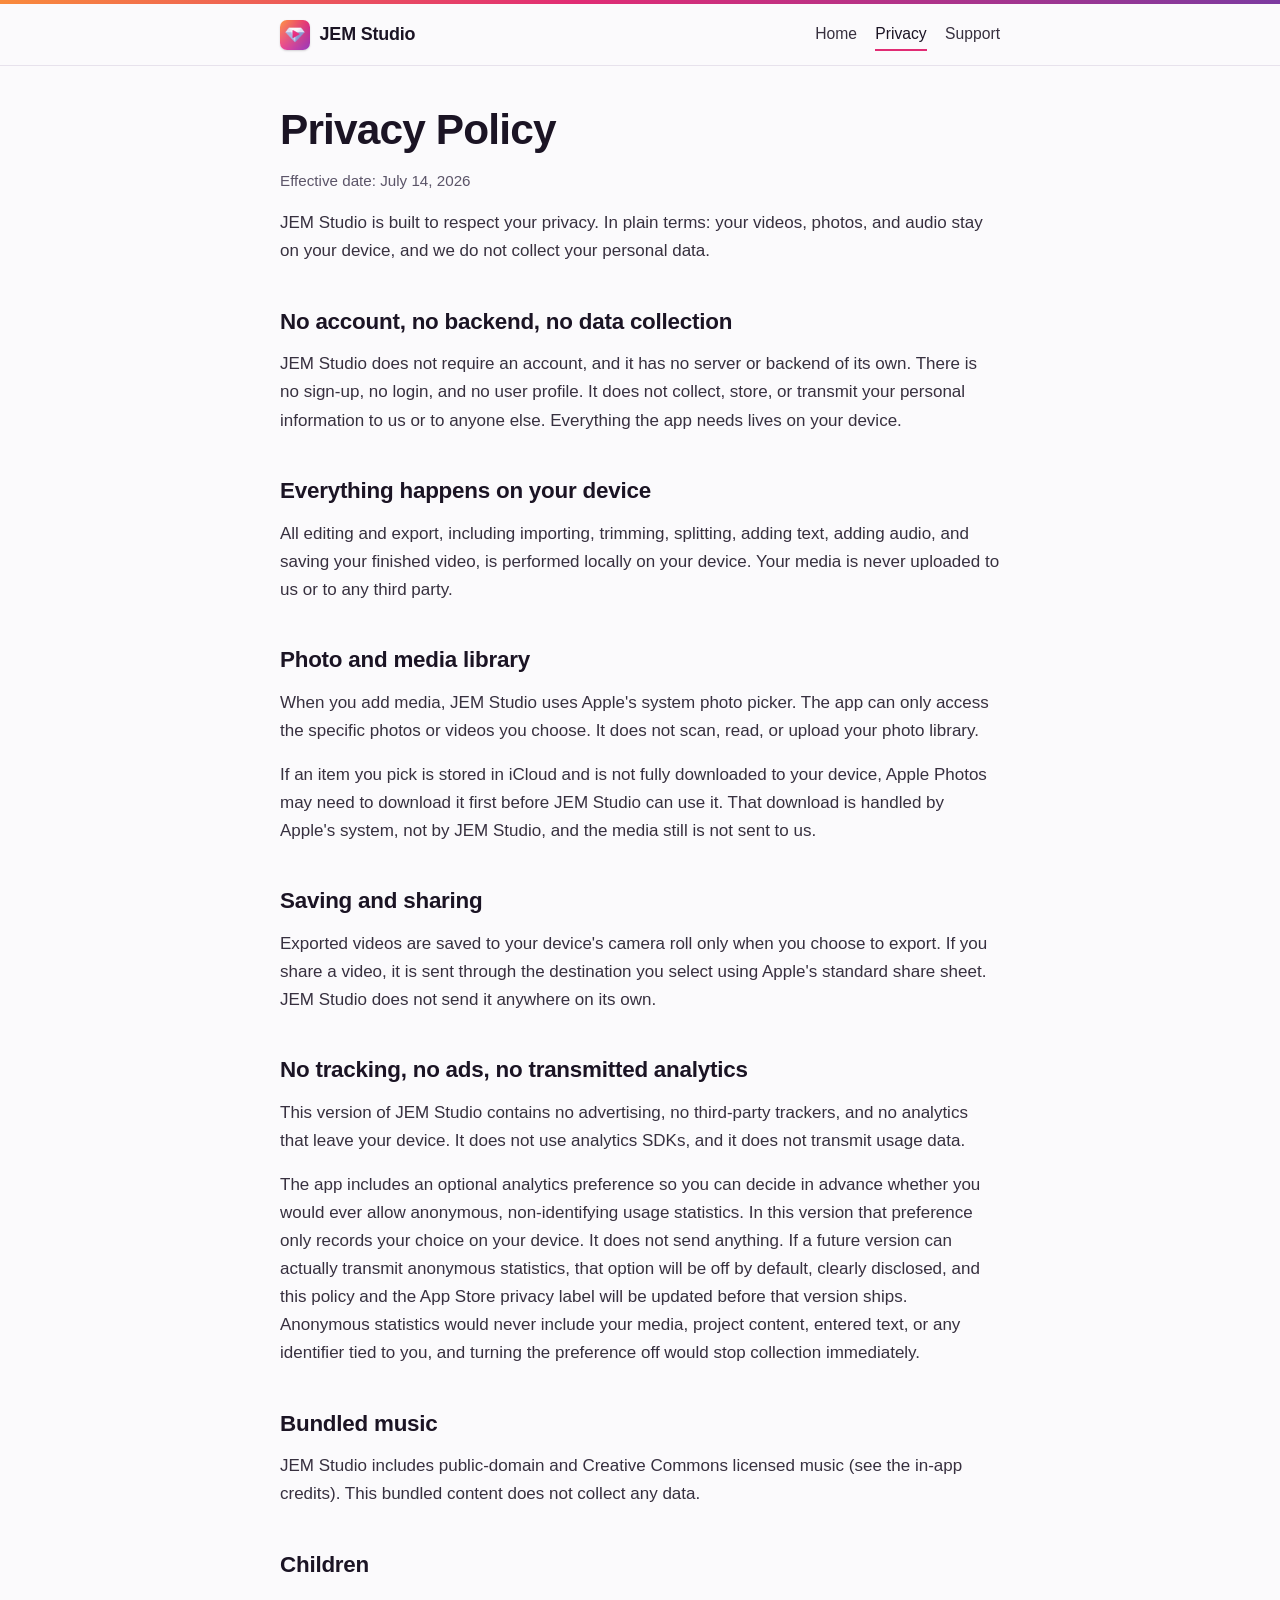
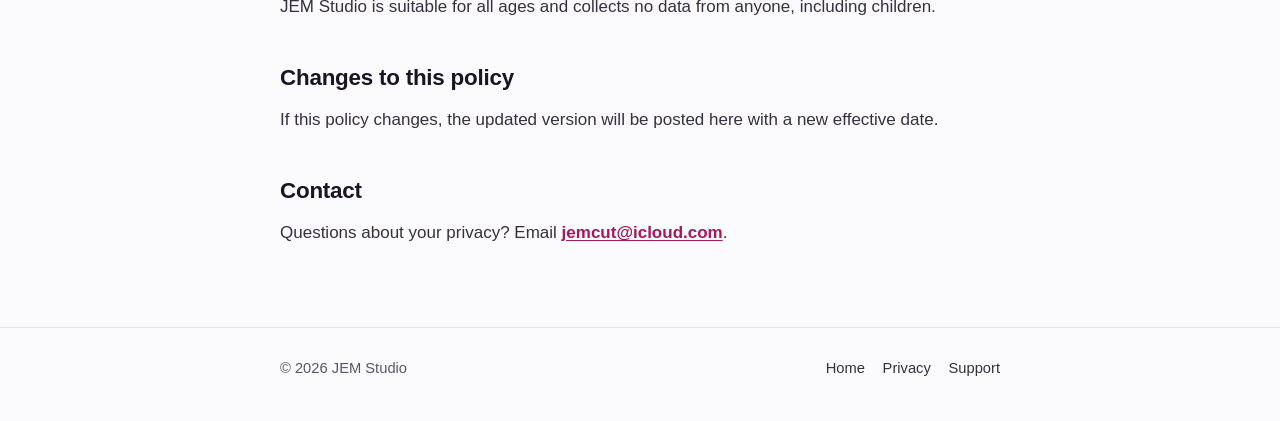
==== privacy/index.html @ e01bac66 "Add JEM Studio static site (home, privacy, support, 404) Plain HTML and CSS only: no JavaScript, ana" ====
<!DOCTYPE html>
<html lang="en">
<head>
<meta charset="utf-8">
<meta name="viewport" content="width=device-width, initial-scale=1">
<title>Privacy Policy · JEM Studio</title>
<meta name="description" content="JEM Studio privacy policy. No account, no backend, no advertising, and no analytics that leave your device. Editing and export happen on your device.">
<meta name="color-scheme" content="light dark">
<link rel="stylesheet" href="../styles.css">
<link rel="icon" type="image/png" href="../icon-180.png">
<link rel="apple-touch-icon" href="../icon.png">
</head>
<body>
<a class="skip-link" href="#main">Skip to main content</a>
<div class="topbar" aria-hidden="true"></div>

<header class="site">
  <div class="wrap">
    <a class="brand" href="../">
      <img class="mark" src="../icon-180.png" width="30" height="30" alt="" decoding="async">
      <span>JEM Studio</span>
    </a>
    <nav class="site" aria-label="Primary">
      <a href="../">Home</a>
      <a href="./" aria-current="page">Privacy</a>
      <a href="../support/">Support</a>
    </nav>
  </div>
</header>

<main id="main">
  <div class="wrap">
    <h1>Privacy Policy</h1>
    <p class="meta">Effective date: July 14, 2026</p>

    <p>JEM Studio is built to respect your privacy. In plain terms: your videos, photos, and audio stay on your device, and we do not collect your personal data.</p>

    <h2>No account, no backend, no data collection</h2>
    <p>JEM Studio does not require an account, and it has no server or backend of its own. There is no sign-up, no login, and no user profile. It does not collect, store, or transmit your personal information to us or to anyone else. Everything the app needs lives on your device.</p>

    <h2>Everything happens on your device</h2>
    <p>All editing and export, including importing, trimming, splitting, adding text, adding audio, and saving your finished video, is performed locally on your device. Your media is never uploaded to us or to any third party.</p>

    <h2>Photo and media library</h2>
    <p>When you add media, JEM Studio uses Apple's system photo picker. The app can only access the specific photos or videos you choose. It does not scan, read, or upload your photo library.</p>
    <p>If an item you pick is stored in iCloud and is not fully downloaded to your device, Apple Photos may need to download it first before JEM Studio can use it. That download is handled by Apple's system, not by JEM Studio, and the media still is not sent to us.</p>

    <h2>Saving and sharing</h2>
    <p>Exported videos are saved to your device's camera roll only when you choose to export. If you share a video, it is sent through the destination you select using Apple's standard share sheet. JEM Studio does not send it anywhere on its own.</p>

    <h2>No tracking, no ads, no transmitted analytics</h2>
    <p>This version of JEM Studio contains no advertising, no third-party trackers, and no analytics that leave your device. It does not use analytics SDKs, and it does not transmit usage data.</p>
    <p>The app includes an optional analytics preference so you can decide in advance whether you would ever allow anonymous, non-identifying usage statistics. In this version that preference only records your choice on your device. It does not send anything. If a future version can actually transmit anonymous statistics, that option will be off by default, clearly disclosed, and this policy and the App Store privacy label will be updated before that version ships. Anonymous statistics would never include your media, project content, entered text, or any identifier tied to you, and turning the preference off would stop collection immediately.</p>

    <h2>Bundled music</h2>
    <p>JEM Studio includes public-domain and Creative Commons licensed music (see the in-app credits). This bundled content does not collect any data.</p>

    <h2>Children</h2>
    <p>JEM Studio is suitable for all ages and collects no data from anyone, including children.</p>

    <h2>Changes to this policy</h2>
    <p>If this policy changes, the updated version will be posted here with a new effective date.</p>

    <h2>Contact</h2>
    <p>Questions about your privacy? Email <a class="email" href="mailto:jemcut@icloud.com">jemcut@icloud.com</a>.</p>
  </div>
</main>

<footer class="site">
  <div class="wrap">
    <span>&copy; 2026 JEM Studio</span>
    <nav aria-label="Footer">
      <a href="../">Home</a>
      <a href="./">Privacy</a>
      <a href="../support/">Support</a>
    </nav>
  </div>
</footer>
</body>
</html>
---- styles.css ----
/* JEM Studio site styles. Self-contained: no external fonts, CDNs, or trackers. */

:root {
  color-scheme: light dark;

  /* Brand palette, drawn from the app icon (coral, magenta, violet, faceted lavender). */
  --coral: #f98a3c;
  --magenta: #e12c74;
  --play: #d81e6d;
  --violet: #7c3aa0;

  /* Light theme tokens. Text colors chosen to pass WCAG AA on the paper background. */
  --paper: #fbfafc;
  --surface: #ffffff;
  --ink: #1b1424;        /* headings */
  --body: #37303f;       /* body text: ~10:1 on paper */
  --muted: #5b5468;      /* secondary text: ~5.4:1 on paper */
  --line: #e7e2ec;
  --link: #a3195e;       /* magenta-ink link: ~5.9:1 on paper */
  --link-hover: #7c1247;
  --accent: var(--violet);
  --card: #ffffff;
  --card-line: #ece7f1;
  --focus: #6a2a9e;
  --code-bg: #f2eef6;
}

@media (prefers-color-scheme: dark) {
  :root {
    --paper: #141019;
    --surface: #1c1626;
    --ink: #f4f0f8;
    --body: #d9d2e2;       /* ~11:1 on paper */
    --muted: #a89fb6;      /* ~5.2:1 on paper */
    --line: #2c2438;
    --link: #f4a6c9;       /* light magenta: ~7:1 on dark paper */
    --link-hover: #f8c4dc;
    --accent: #c79be6;
    --card: #1c1626;
    --card-line: #2f2740;
    --focus: #d9b3f2;
    --code-bg: #241d31;
  }
}

*,
*::before,
*::after {
  box-sizing: border-box;
}

html {
  -webkit-text-size-adjust: 100%;
}

body {
  margin: 0;
  background: var(--paper);
  color: var(--body);
  font-family: -apple-system, BlinkMacSystemFont, "Segoe UI", Roboto, Helvetica, Arial, sans-serif;
  font-size: 17px;
  line-height: 1.65;
  -webkit-font-smoothing: antialiased;
  text-rendering: optimizeLegibility;
}

/* Skip link for keyboard users. */
.skip-link {
  position: absolute;
  left: -999px;
  top: 0;
  background: var(--surface);
  color: var(--link);
  padding: 0.6rem 1rem;
  border: 2px solid var(--focus);
  border-radius: 8px;
  z-index: 100;
}
.skip-link:focus {
  left: 1rem;
  top: 1rem;
}

.wrap {
  width: 100%;
  max-width: 760px;
  margin: 0 auto;
  padding: 0 1.25rem;
}

/* The gradient hairline echoes the icon without shouting. */
.topbar {
  height: 4px;
  background: linear-gradient(90deg, var(--coral), var(--magenta) 45%, var(--violet));
}

header.site {
  border-bottom: 1px solid var(--line);
  background: var(--paper);
}
header.site .wrap {
  display: flex;
  align-items: center;
  justify-content: space-between;
  gap: 1rem;
  padding-top: 0.9rem;
  padding-bottom: 0.9rem;
  flex-wrap: wrap;
}

.brand {
  display: inline-flex;
  align-items: center;
  gap: 0.6rem;
  text-decoration: none;
  color: var(--ink);
  font-weight: 700;
  letter-spacing: -0.01em;
  font-size: 1.12rem;
}
.brand:focus-visible {
  outline: 3px solid var(--focus);
  outline-offset: 3px;
  border-radius: 6px;
}
.brand .mark {
  width: 30px;
  height: 30px;
  flex: 0 0 auto;
  display: block;
  border-radius: 7px;
  box-shadow: 0 1px 2px rgba(27, 20, 36, 0.18);
}

nav.site {
  display: flex;
  gap: 1.15rem;
  flex-wrap: wrap;
}
nav.site a {
  color: var(--body);
  text-decoration: none;
  font-weight: 500;
  font-size: 0.98rem;
  padding: 0.15rem 0;
  border-bottom: 2px solid transparent;
}
nav.site a:hover {
  color: var(--link);
  border-bottom-color: var(--magenta);
}
nav.site a[aria-current="page"] {
  color: var(--ink);
  border-bottom-color: var(--magenta);
}
nav.site a:focus-visible {
  outline: 3px solid var(--focus);
  outline-offset: 3px;
  border-radius: 4px;
}

main {
  padding: 2.5rem 0 1rem;
}

.hero {
  padding: 1rem 0 2.25rem;
}
.hero .eyebrow {
  display: inline-block;
  font-size: 0.8rem;
  font-weight: 700;
  letter-spacing: 0.08em;
  text-transform: uppercase;
  color: var(--magenta);
  margin: 0 0 0.75rem;
}
h1 {
  color: var(--ink);
  font-size: clamp(1.9rem, 6vw, 2.65rem);
  line-height: 1.12;
  letter-spacing: -0.02em;
  margin: 0 0 0.9rem;
}
.hero p.lede {
  font-size: 1.18rem;
  color: var(--body);
  margin: 0;
  max-width: 46ch;
}

h2 {
  color: var(--ink);
  font-size: 1.4rem;
  letter-spacing: -0.01em;
  margin: 2.4rem 0 0.6rem;
}
h3 {
  color: var(--ink);
  font-size: 1.08rem;
  margin: 1.5rem 0 0.35rem;
}

p {
  margin: 0 0 1rem;
}

a {
  color: var(--link);
  text-decoration-thickness: 1px;
  text-underline-offset: 2px;
}
a:hover {
  color: var(--link-hover);
}
a:focus-visible {
  outline: 3px solid var(--focus);
  outline-offset: 2px;
  border-radius: 3px;
}

strong {
  color: var(--ink);
  font-weight: 650;
}

ul {
  padding-left: 1.2rem;
  margin: 0 0 1rem;
}
li {
  margin: 0.3rem 0;
}

/* Feature cards with a faceted corner accent. */
.cards {
  display: grid;
  grid-template-columns: repeat(auto-fit, minmax(210px, 1fr));
  gap: 1rem;
  margin: 1.4rem 0 0.5rem;
  padding: 0;
  list-style: none;
}
.cards li {
  position: relative;
  overflow: hidden;
  background: var(--card);
  border: 1px solid var(--card-line);
  border-radius: 14px;
  padding: 1.1rem 1.15rem 1.15rem;
  margin: 0;
}
.cards li::before {
  content: "";
  position: absolute;
  top: 0;
  right: 0;
  width: 46px;
  height: 46px;
  background: linear-gradient(135deg, var(--coral), var(--magenta) 55%, var(--violet));
  opacity: 0.16;
  clip-path: polygon(100% 0, 0 0, 100% 100%);
}
.cards li h3 {
  margin-top: 0;
}
.cards li p {
  margin-bottom: 0;
  color: var(--muted);
  font-size: 0.97rem;
}

/* Callout box. */
.note {
  background: var(--code-bg);
  border: 1px solid var(--card-line);
  border-radius: 12px;
  padding: 1rem 1.15rem;
  margin: 1.4rem 0;
}
.note p:last-child {
  margin-bottom: 0;
}

.meta {
  color: var(--muted);
  font-size: 0.95rem;
}

.email {
  font-weight: 650;
  white-space: nowrap;
}

hr {
  border: 0;
  border-top: 1px solid var(--line);
  margin: 2.25rem 0;
}

footer.site {
  border-top: 1px solid var(--line);
  margin-top: 3rem;
  padding: 1.75rem 0 2.5rem;
  color: var(--muted);
  font-size: 0.92rem;
}
footer.site .wrap {
  display: flex;
  justify-content: space-between;
  gap: 1rem;
  flex-wrap: wrap;
  align-items: center;
}
footer.site nav {
  display: flex;
  gap: 1.1rem;
  flex-wrap: wrap;
}
footer.site a {
  color: var(--body);
  text-decoration: none;
}
footer.site a:hover {
  color: var(--link);
  text-decoration: underline;
}

/* 404 */
.center {
  text-align: center;
  padding: 3rem 0;
}
.center .mark-lg {
  width: 76px;
  height: 76px;
  margin: 0 auto 1.25rem;
  display: block;
  border-radius: 17px;
  box-shadow: 0 4px 14px rgba(27, 20, 36, 0.22);
}

@media (max-width: 480px) {
  body { font-size: 16px; }
  main { padding-top: 1.75rem; }
  header.site .wrap { padding-top: 0.75rem; padding-bottom: 0.75rem; }
}

@media (prefers-reduced-motion: no-preference) {
  a, nav.site a { transition: color 0.15s ease, border-color 0.15s ease; }
}
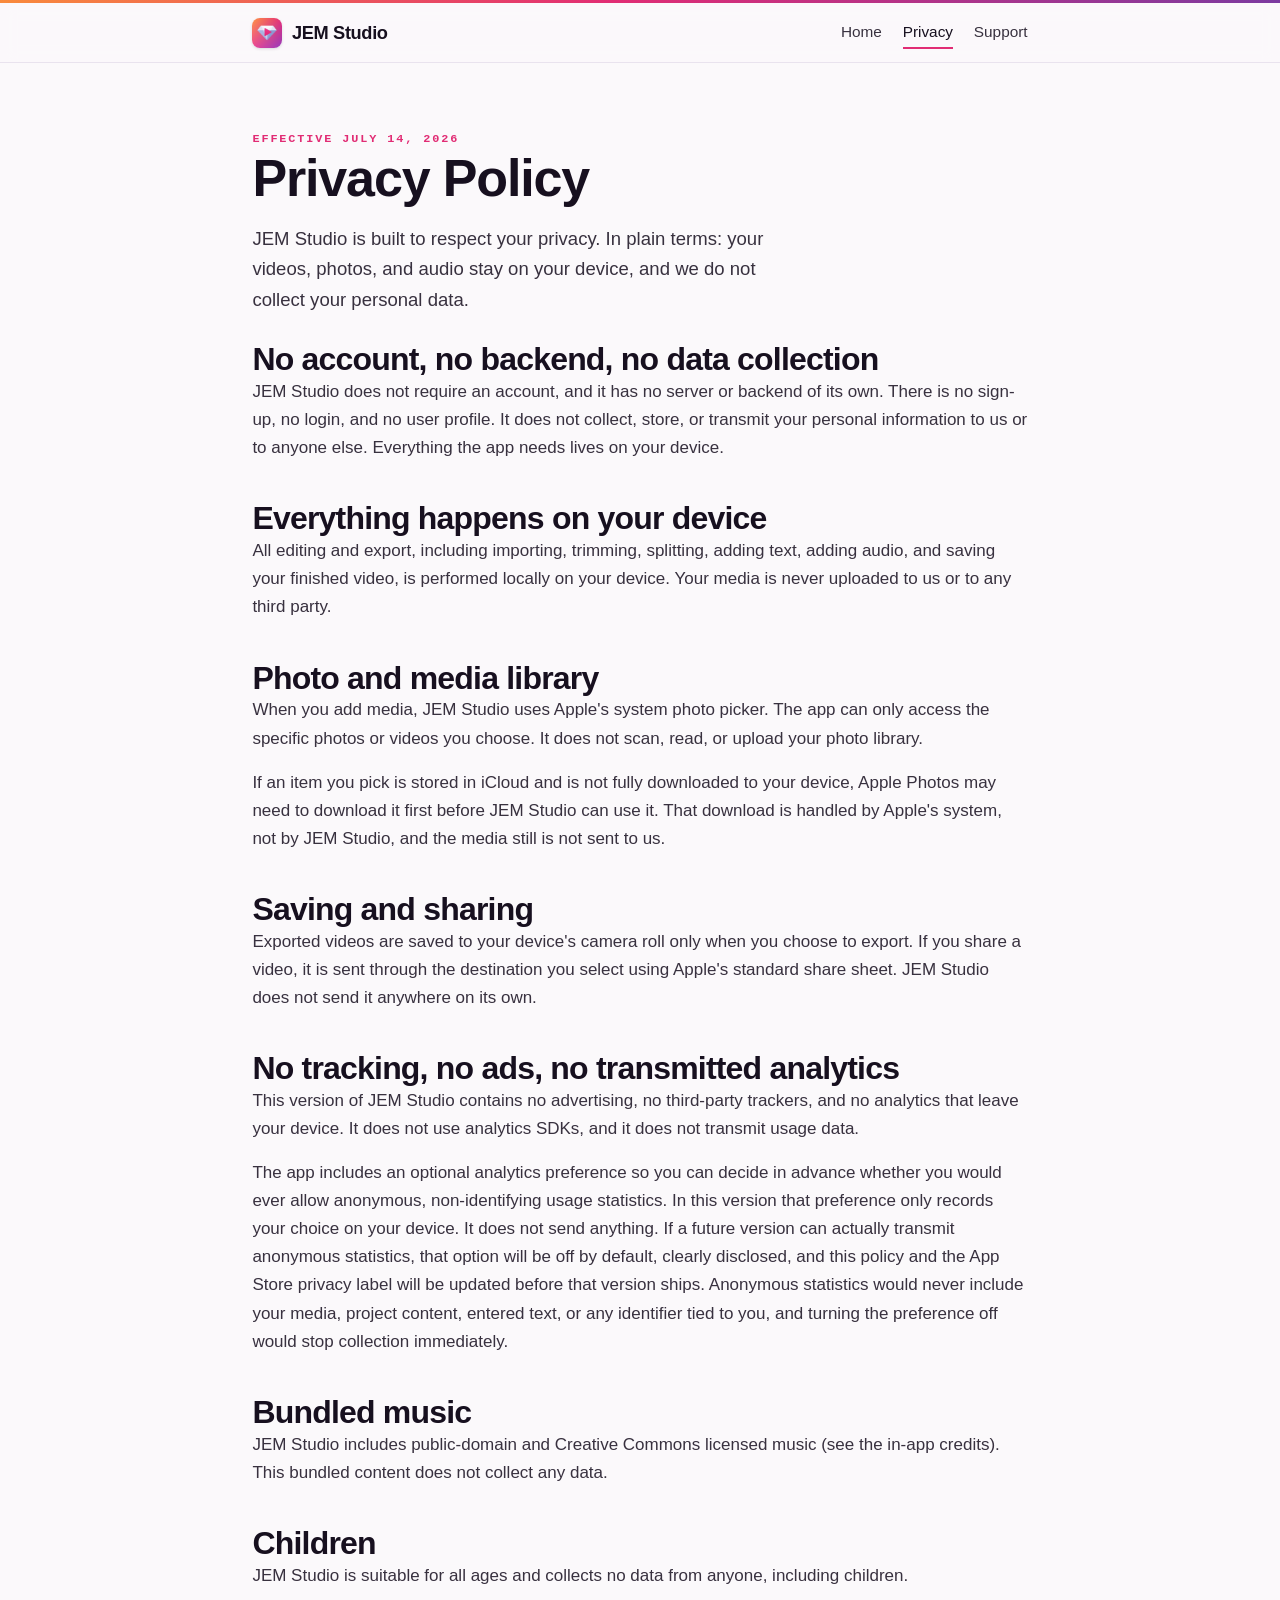
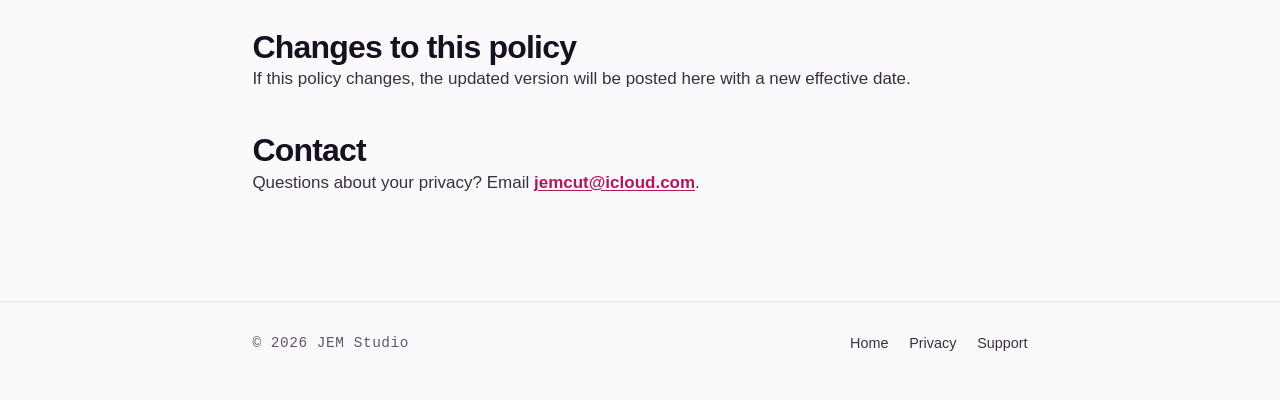
==== commit f10d6052: "Refine site: gem hero, sans-serif type, three facets, keep cards Replaces the initial layout with th" ====
--- a/privacy/index.html
+++ b/privacy/index.html
@@ -29,11 +29,11 @@
 </header>
 
 <main id="main">
-  <div class="wrap">
+  <div class="wrap prose">
+    <span class="kicker">Effective July 14, 2026</span>
     <h1>Privacy Policy</h1>
-    <p class="meta">Effective date: July 14, 2026</p>
 
-    <p>JEM Studio is built to respect your privacy. In plain terms: your videos, photos, and audio stay on your device, and we do not collect your personal data.</p>
+    <p class="lead">JEM Studio is built to respect your privacy. In plain terms: your videos, photos, and audio stay on your device, and we do not collect your personal data.</p>
 
     <h2>No account, no backend, no data collection</h2>
     <p>JEM Studio does not require an account, and it has no server or backend of its own. There is no sign-up, no login, and no user profile. It does not collect, store, or transmit your personal information to us or to anyone else. Everything the app needs lives on your device.</p>
@@ -68,7 +68,7 @@
 
 <footer class="site">
   <div class="wrap">
-    <span>&copy; 2026 JEM Studio</span>
+    <span class="fbrand">&copy; 2026 JEM Studio</span>
     <nav aria-label="Footer">
       <a href="../">Home</a>
       <a href="./">Privacy</a>
--- a/styles.css
+++ b/styles.css
@@ -1,70 +1,70 @@
-/* JEM Studio site styles. Self-contained: no external fonts, CDNs, or trackers. */
+/* JEM Studio site styles. Self-contained: no external fonts, CDNs, or trackers.
+   Type identity uses only platform system fonts:
+   New York serif (display) + San Francisco (body) + monospace (timecode-style labels). */
 
 :root {
   color-scheme: light dark;
 
-  /* Brand palette, drawn from the app icon (coral, magenta, violet, faceted lavender). */
+  --font-serif: ui-serif, "New York", Georgia, "Iowan Old Style", "Times New Roman", serif;
+  --font-sans: -apple-system, BlinkMacSystemFont, "Segoe UI", Roboto, Helvetica, Arial, sans-serif;
+  --font-mono: ui-monospace, "SF Mono", "Menlo", "Cascadia Code", Consolas, monospace;
+
+  /* Brand gradient, drawn from the app icon. Kept contained to the gem. */
   --coral: #f98a3c;
   --magenta: #e12c74;
-  --play: #d81e6d;
   --violet: #7c3aa0;
-
-  /* Light theme tokens. Text colors chosen to pass WCAG AA on the paper background. */
-  --paper: #fbfafc;
+  --lavender: #c7cce8;
+
+  /* Light theme. Text colors pass WCAG AA on --paper. */
+  --paper: #fbf9fb;
   --surface: #ffffff;
-  --ink: #1b1424;        /* headings */
-  --body: #37303f;       /* body text: ~10:1 on paper */
-  --muted: #5b5468;      /* secondary text: ~5.4:1 on paper */
-  --line: #e7e2ec;
-  --link: #a3195e;       /* magenta-ink link: ~5.9:1 on paper */
-  --link-hover: #7c1247;
-  --accent: var(--violet);
-  --card: #ffffff;
-  --card-line: #ece7f1;
+  --ink: #17101f;        /* display headings */
+  --body: #38313f;       /* body text ~10:1 */
+  --muted: #5f5769;      /* secondary ~5.4:1 */
+  --line: #e9e3ee;
+  --card-line: #ece6f1;
+  --link: #b0195f;       /* magenta-ink link ~5.6:1 */
+  --link-hover: #85114a;
   --focus: #6a2a9e;
-  --code-bg: #f2eef6;
+  --panel-tint: #f6f1f8;
+  --shadow: rgba(23, 16, 31, 0.14);
 }
 
 @media (prefers-color-scheme: dark) {
   :root {
-    --paper: #141019;
-    --surface: #1c1626;
-    --ink: #f4f0f8;
-    --body: #d9d2e2;       /* ~11:1 on paper */
-    --muted: #a89fb6;      /* ~5.2:1 on paper */
-    --line: #2c2438;
-    --link: #f4a6c9;       /* light magenta: ~7:1 on dark paper */
-    --link-hover: #f8c4dc;
-    --accent: #c79be6;
-    --card: #1c1626;
-    --card-line: #2f2740;
+    --paper: #121019;
+    --surface: #1b1526;
+    --ink: #f5f1f8;
+    --body: #dad3e2;       /* ~11:1 */
+    --muted: #a79eb5;      /* ~5.3:1 */
+    --line: #2b2338;
+    --card-line: #302840;
+    --link: #f6a8cb;       /* ~7:1 on dark paper */
+    --link-hover: #fac8dd;
     --focus: #d9b3f2;
-    --code-bg: #241d31;
+    --lavender: #b9c0e4;
+    --panel-tint: #201829;
+    --shadow: rgba(0, 0, 0, 0.5);
   }
 }
 
 *,
 *::before,
-*::after {
-  box-sizing: border-box;
-}
-
-html {
-  -webkit-text-size-adjust: 100%;
-}
+*::after { box-sizing: border-box; }
+
+html { -webkit-text-size-adjust: 100%; }
 
 body {
   margin: 0;
   background: var(--paper);
   color: var(--body);
-  font-family: -apple-system, BlinkMacSystemFont, "Segoe UI", Roboto, Helvetica, Arial, sans-serif;
+  font-family: var(--font-sans);
   font-size: 17px;
   line-height: 1.65;
   -webkit-font-smoothing: antialiased;
   text-rendering: optimizeLegibility;
 }
 
-/* Skip link for keyboard users. */
 .skip-link {
   position: absolute;
   left: -999px;
@@ -76,47 +76,59 @@
   border-radius: 8px;
   z-index: 100;
 }
-.skip-link:focus {
-  left: 1rem;
-  top: 1rem;
-}
+.skip-link:focus { left: 1rem; top: 1rem; }
 
 .wrap {
   width: 100%;
-  max-width: 760px;
+  max-width: 820px;
   margin: 0 auto;
-  padding: 0 1.25rem;
-}
-
-/* The gradient hairline echoes the icon without shouting. */
+  padding: 0 1.4rem;
+}
+
+/* Shared label style: monospace, tracked out, like an editor's timecode readout. */
+.kicker {
+  font-family: var(--font-mono);
+  font-size: 0.74rem;
+  font-weight: 600;
+  letter-spacing: 0.16em;
+  text-transform: uppercase;
+  color: var(--magenta);
+}
+
+/* --- Top gradient hairline: the only place the full gradient runs edge to edge. --- */
 .topbar {
-  height: 4px;
-  background: linear-gradient(90deg, var(--coral), var(--magenta) 45%, var(--violet));
-}
-
+  height: 3px;
+  background: linear-gradient(90deg, var(--coral), var(--magenta) 48%, var(--violet));
+}
+
+/* --- Header --- */
 header.site {
   border-bottom: 1px solid var(--line);
-  background: var(--paper);
+  background: color-mix(in srgb, var(--paper) 86%, transparent);
+  position: sticky;
+  top: 0;
+  z-index: 20;
+  backdrop-filter: saturate(1.4) blur(8px);
 }
 header.site .wrap {
   display: flex;
   align-items: center;
   justify-content: space-between;
   gap: 1rem;
-  padding-top: 0.9rem;
-  padding-bottom: 0.9rem;
+  padding-top: 0.85rem;
+  padding-bottom: 0.85rem;
   flex-wrap: wrap;
 }
-
 .brand {
   display: inline-flex;
   align-items: center;
   gap: 0.6rem;
   text-decoration: none;
   color: var(--ink);
+  font-family: var(--font-sans);
   font-weight: 700;
-  letter-spacing: -0.01em;
-  font-size: 1.12rem;
+  font-size: 1.14rem;
+  letter-spacing: -0.02em;
 }
 .brand:focus-visible {
   outline: 3px solid var(--focus);
@@ -128,126 +140,177 @@
   height: 30px;
   flex: 0 0 auto;
   display: block;
-  border-radius: 7px;
-  box-shadow: 0 1px 2px rgba(27, 20, 36, 0.18);
-}
-
-nav.site {
-  display: flex;
-  gap: 1.15rem;
-  flex-wrap: wrap;
-}
+  border-radius: 8px;
+  box-shadow: 0 1px 3px var(--shadow);
+}
+nav.site { display: flex; gap: 1.3rem; flex-wrap: wrap; }
 nav.site a {
   color: var(--body);
   text-decoration: none;
   font-weight: 500;
-  font-size: 0.98rem;
+  font-size: 0.96rem;
   padding: 0.15rem 0;
   border-bottom: 2px solid transparent;
 }
-nav.site a:hover {
-  color: var(--link);
-  border-bottom-color: var(--magenta);
-}
-nav.site a[aria-current="page"] {
-  color: var(--ink);
-  border-bottom-color: var(--magenta);
-}
+nav.site a:hover { color: var(--link); border-bottom-color: var(--magenta); }
+nav.site a[aria-current="page"] { color: var(--ink); border-bottom-color: var(--magenta); }
 nav.site a:focus-visible {
   outline: 3px solid var(--focus);
   outline-offset: 3px;
   border-radius: 4px;
 }
 
-main {
-  padding: 2.5rem 0 1rem;
-}
-
+main { padding: clamp(2rem, 6vw, 3.75rem) 0 1rem; }
+
+/* --- Hero --- */
 .hero {
-  padding: 1rem 0 2.25rem;
-}
-.hero .eyebrow {
-  display: inline-block;
-  font-size: 0.8rem;
+  display: grid;
+  grid-template-columns: 1.15fr 0.85fr;
+  gap: clamp(1.5rem, 5vw, 3rem);
+  align-items: center;
+  padding-bottom: clamp(2rem, 6vw, 3.25rem);
+}
+.hero .kicker { display: block; margin-bottom: 1rem; }
+h1 {
+  font-family: var(--font-sans);
+  color: var(--ink);
   font-weight: 700;
+  font-size: clamp(2.25rem, 5.8vw, 3.25rem);
+  line-height: 1.05;
+  letter-spacing: -0.022em;
+  margin: 0 0 1.1rem;
+}
+.hero p.lede {
+  font-size: 1.16rem;
+  color: var(--body);
+  margin: 0 0 1.5rem;
+  max-width: 42ch;
+}
+
+/* The editing pipeline, as a genuine sequence: import, then edit, then export. */
+.pipeline {
+  display: flex;
+  flex-wrap: wrap;
+  gap: 0.45rem 0.7rem;
+  align-items: center;
+  font-family: var(--font-mono);
+  font-size: 0.76rem;
   letter-spacing: 0.08em;
   text-transform: uppercase;
-  color: var(--magenta);
-  margin: 0 0 0.75rem;
-}
-h1 {
+  color: var(--muted);
+  margin: 0;
+  padding: 0;
+  list-style: none;
+}
+.pipeline li { display: inline-flex; align-items: center; gap: 0.7rem; margin: 0; }
+.pipeline li:not(:last-child)::after {
+  content: "";
+  width: 16px;
+  height: 1px;
+  background: linear-gradient(90deg, var(--magenta), transparent);
+}
+.pipeline .on { color: var(--ink); }
+
+/* The gem: the real app icon on a faceted light panel with a cut corner. */
+.gem {
+  position: relative;
+  display: grid;
+  place-items: center;
+  padding: clamp(1.6rem, 5vw, 2.9rem);
+  background: var(--panel-tint);
+  border: 1px solid var(--card-line);
+  /* one facet sliced off the top-right corner: the cut */
+  clip-path: polygon(0 0, calc(100% - 24px) 0, 100% 24px, 100% 100%, 0 100%);
+  filter: drop-shadow(0 20px 44px var(--shadow));
+  overflow: hidden;
+}
+.gem::before {
+  content: "";
+  position: absolute;
+  inset: 0;
+  background:
+    linear-gradient(135deg, color-mix(in srgb, var(--coral) 20%, transparent), transparent 44%),
+    linear-gradient(305deg, color-mix(in srgb, var(--violet) 24%, transparent), transparent 52%);
+}
+.gem::after {
+  content: "";
+  position: absolute;
+  inset: 0;
+  background: linear-gradient(116deg, transparent 45%, color-mix(in srgb, var(--surface) 70%, transparent) 46.5%, transparent 48%);
+}
+.gem img {
+  position: relative;
+  width: clamp(112px, 30vw, 172px);
+  height: auto;
+  border-radius: 24%;
+  box-shadow: 0 12px 30px rgba(23, 16, 31, 0.32);
+}
+
+/* --- Sections --- */
+section { margin-top: clamp(2.75rem, 7vw, 4.25rem); }
+.section-head { margin-bottom: 1.5rem; }
+.section-head .kicker { display: block; margin-bottom: 0.6rem; }
+h2 {
+  font-family: var(--font-sans);
   color: var(--ink);
-  font-size: clamp(1.9rem, 6vw, 2.65rem);
-  line-height: 1.12;
-  letter-spacing: -0.02em;
-  margin: 0 0 0.9rem;
-}
-.hero p.lede {
-  font-size: 1.18rem;
-  color: var(--body);
+  font-weight: 700;
+  font-size: clamp(1.55rem, 3.5vw, 2rem);
+  line-height: 1.15;
+  letter-spacing: -0.025em;
   margin: 0;
-  max-width: 46ch;
-}
-
-h2 {
+}
+h3 {
+  font-family: var(--font-sans);
   color: var(--ink);
-  font-size: 1.4rem;
-  letter-spacing: -0.01em;
-  margin: 2.4rem 0 0.6rem;
-}
-h3 {
-  color: var(--ink);
-  font-size: 1.08rem;
-  margin: 1.5rem 0 0.35rem;
-}
-
-p {
-  margin: 0 0 1rem;
-}
-
+  font-weight: 650;
+  font-size: 1.16rem;
+  letter-spacing: -0.015em;
+  margin: 0 0 0.35rem;
+}
+p { margin: 0 0 1rem; }
 a {
   color: var(--link);
   text-decoration-thickness: 1px;
   text-underline-offset: 2px;
 }
-a:hover {
-  color: var(--link-hover);
-}
+a:hover { color: var(--link-hover); }
 a:focus-visible {
   outline: 3px solid var(--focus);
   outline-offset: 2px;
   border-radius: 3px;
 }
-
-strong {
-  color: var(--ink);
-  font-weight: 650;
-}
-
-ul {
-  padding-left: 1.2rem;
-  margin: 0 0 1rem;
-}
-li {
-  margin: 0.3rem 0;
-}
-
-/* Feature cards with a faceted corner accent. */
+strong { color: var(--ink); font-weight: 640; }
+
+/* Three facets: the commitments, presented as cut planes of one stone. */
+.facets { display: grid; gap: 1.6rem; }
+@media (min-width: 620px) { .facets { grid-template-columns: repeat(3, 1fr); gap: 1.9rem; } }
+.facet { position: relative; padding-top: 1.1rem; border-top: 1px solid var(--line); }
+.facet-mark {
+  width: 16px;
+  height: 16px;
+  margin-bottom: 0.75rem;
+  background: linear-gradient(135deg, var(--coral), var(--magenta) 55%, var(--violet));
+  transform: rotate(45deg);
+  border-radius: 2px;
+}
+.facet p { color: var(--body); margin-bottom: 0; }
+
+/* Capability cards. The gradient corner reads as a cut facet. */
 .cards {
   display: grid;
-  grid-template-columns: repeat(auto-fit, minmax(210px, 1fr));
+  grid-template-columns: repeat(auto-fit, minmax(220px, 1fr));
   gap: 1rem;
-  margin: 1.4rem 0 0.5rem;
+  margin: 0;
   padding: 0;
   list-style: none;
 }
 .cards li {
   position: relative;
   overflow: hidden;
-  background: var(--card);
+  background: var(--surface);
   border: 1px solid var(--card-line);
   border-radius: 14px;
-  padding: 1.1rem 1.15rem 1.15rem;
+  padding: 1.15rem 1.2rem 1.25rem;
   margin: 0;
 }
 .cards li::before {
@@ -255,95 +318,92 @@
   position: absolute;
   top: 0;
   right: 0;
-  width: 46px;
-  height: 46px;
+  width: 48px;
+  height: 48px;
   background: linear-gradient(135deg, var(--coral), var(--magenta) 55%, var(--violet));
-  opacity: 0.16;
+  opacity: 0.18;
   clip-path: polygon(100% 0, 0 0, 100% 100%);
 }
-.cards li h3 {
-  margin-top: 0;
-}
-.cards li p {
-  margin-bottom: 0;
-  color: var(--muted);
-  font-size: 0.97rem;
-}
-
-/* Callout box. */
+.cards .term {
+  display: block;
+  font-family: var(--font-mono);
+  font-size: 0.72rem;
+  letter-spacing: 0.12em;
+  text-transform: uppercase;
+  color: var(--magenta);
+  margin-bottom: 0.5rem;
+}
+.cards h3 { margin: 0 0 0.3rem; font-size: 1.08rem; }
+.cards p { margin: 0; color: var(--muted); font-size: 0.97rem; }
+
+/* Callout with a cut corner. */
 .note {
-  background: var(--code-bg);
+  position: relative;
+  background: var(--panel-tint);
   border: 1px solid var(--card-line);
-  border-radius: 12px;
-  padding: 1rem 1.15rem;
-  margin: 1.4rem 0;
-}
-.note p:last-child {
-  margin-bottom: 0;
-}
-
-.meta {
-  color: var(--muted);
-  font-size: 0.95rem;
-}
-
-.email {
-  font-weight: 650;
-  white-space: nowrap;
-}
-
-hr {
-  border: 0;
-  border-top: 1px solid var(--line);
-  margin: 2.25rem 0;
-}
-
+  clip-path: polygon(0 0, calc(100% - 18px) 0, 100% 18px, 100% 100%, 0 100%);
+  padding: 1.15rem 1.3rem;
+  margin: 1.6rem 0;
+}
+.note p:last-child { margin-bottom: 0; }
+
+.meta { color: var(--muted); font-size: 0.94rem; }
+.email { font-weight: 640; white-space: nowrap; }
+
+hr { border: 0; border-top: 1px solid var(--line); margin: 2.5rem 0; }
+
+/* Long-form text pages */
+.prose h2 { margin-top: 2.4rem; }
+.prose h2:first-of-type { margin-top: 1.6rem; }
+.prose ul { padding-left: 1.15rem; margin: 0 0 1rem; }
+.prose li { margin: 0.35rem 0; }
+.lead {
+  font-size: 1.16rem;
+  color: var(--body);
+  margin: 0 0 1.5rem;
+  max-width: 52ch;
+}
+
+/* --- Footer --- */
 footer.site {
   border-top: 1px solid var(--line);
-  margin-top: 3rem;
-  padding: 1.75rem 0 2.5rem;
+  margin-top: clamp(3rem, 8vw, 4.5rem);
+  padding: 1.9rem 0 2.75rem;
   color: var(--muted);
-  font-size: 0.92rem;
+  font-size: 0.9rem;
 }
 footer.site .wrap {
   display: flex;
   justify-content: space-between;
-  gap: 1rem;
+  gap: 1rem 1.5rem;
   flex-wrap: wrap;
   align-items: center;
 }
-footer.site nav {
-  display: flex;
-  gap: 1.1rem;
-  flex-wrap: wrap;
-}
-footer.site a {
-  color: var(--body);
-  text-decoration: none;
-}
-footer.site a:hover {
-  color: var(--link);
-  text-decoration: underline;
-}
+footer.site .fbrand { font-family: var(--font-mono); letter-spacing: 0.04em; }
+footer.site nav { display: flex; gap: 1.3rem; flex-wrap: wrap; }
+footer.site a { color: var(--body); text-decoration: none; }
+footer.site a:hover { color: var(--link); text-decoration: underline; }
 
 /* 404 */
-.center {
-  text-align: center;
-  padding: 3rem 0;
-}
+.center { text-align: center; padding: clamp(2.5rem, 8vw, 4.5rem) 0; }
 .center .mark-lg {
-  width: 76px;
-  height: 76px;
-  margin: 0 auto 1.25rem;
+  width: 84px;
+  height: 84px;
+  margin: 0 auto 1.5rem;
   display: block;
-  border-radius: 17px;
-  box-shadow: 0 4px 14px rgba(27, 20, 36, 0.22);
-}
-
+  border-radius: 22%;
+  box-shadow: 0 10px 30px var(--shadow);
+}
+
+/* --- Responsive --- */
+@media (max-width: 680px) {
+  .hero { grid-template-columns: 1fr; }
+  .gem { order: -1; justify-self: start; padding: clamp(1.4rem, 8vw, 2rem); }
+  .gem img { width: clamp(104px, 32vw, 148px); }
+}
 @media (max-width: 480px) {
   body { font-size: 16px; }
-  main { padding-top: 1.75rem; }
-  header.site .wrap { padding-top: 0.75rem; padding-bottom: 0.75rem; }
+  header.site .wrap { padding-top: 0.7rem; padding-bottom: 0.7rem; }
 }
 
 @media (prefers-reduced-motion: no-preference) {
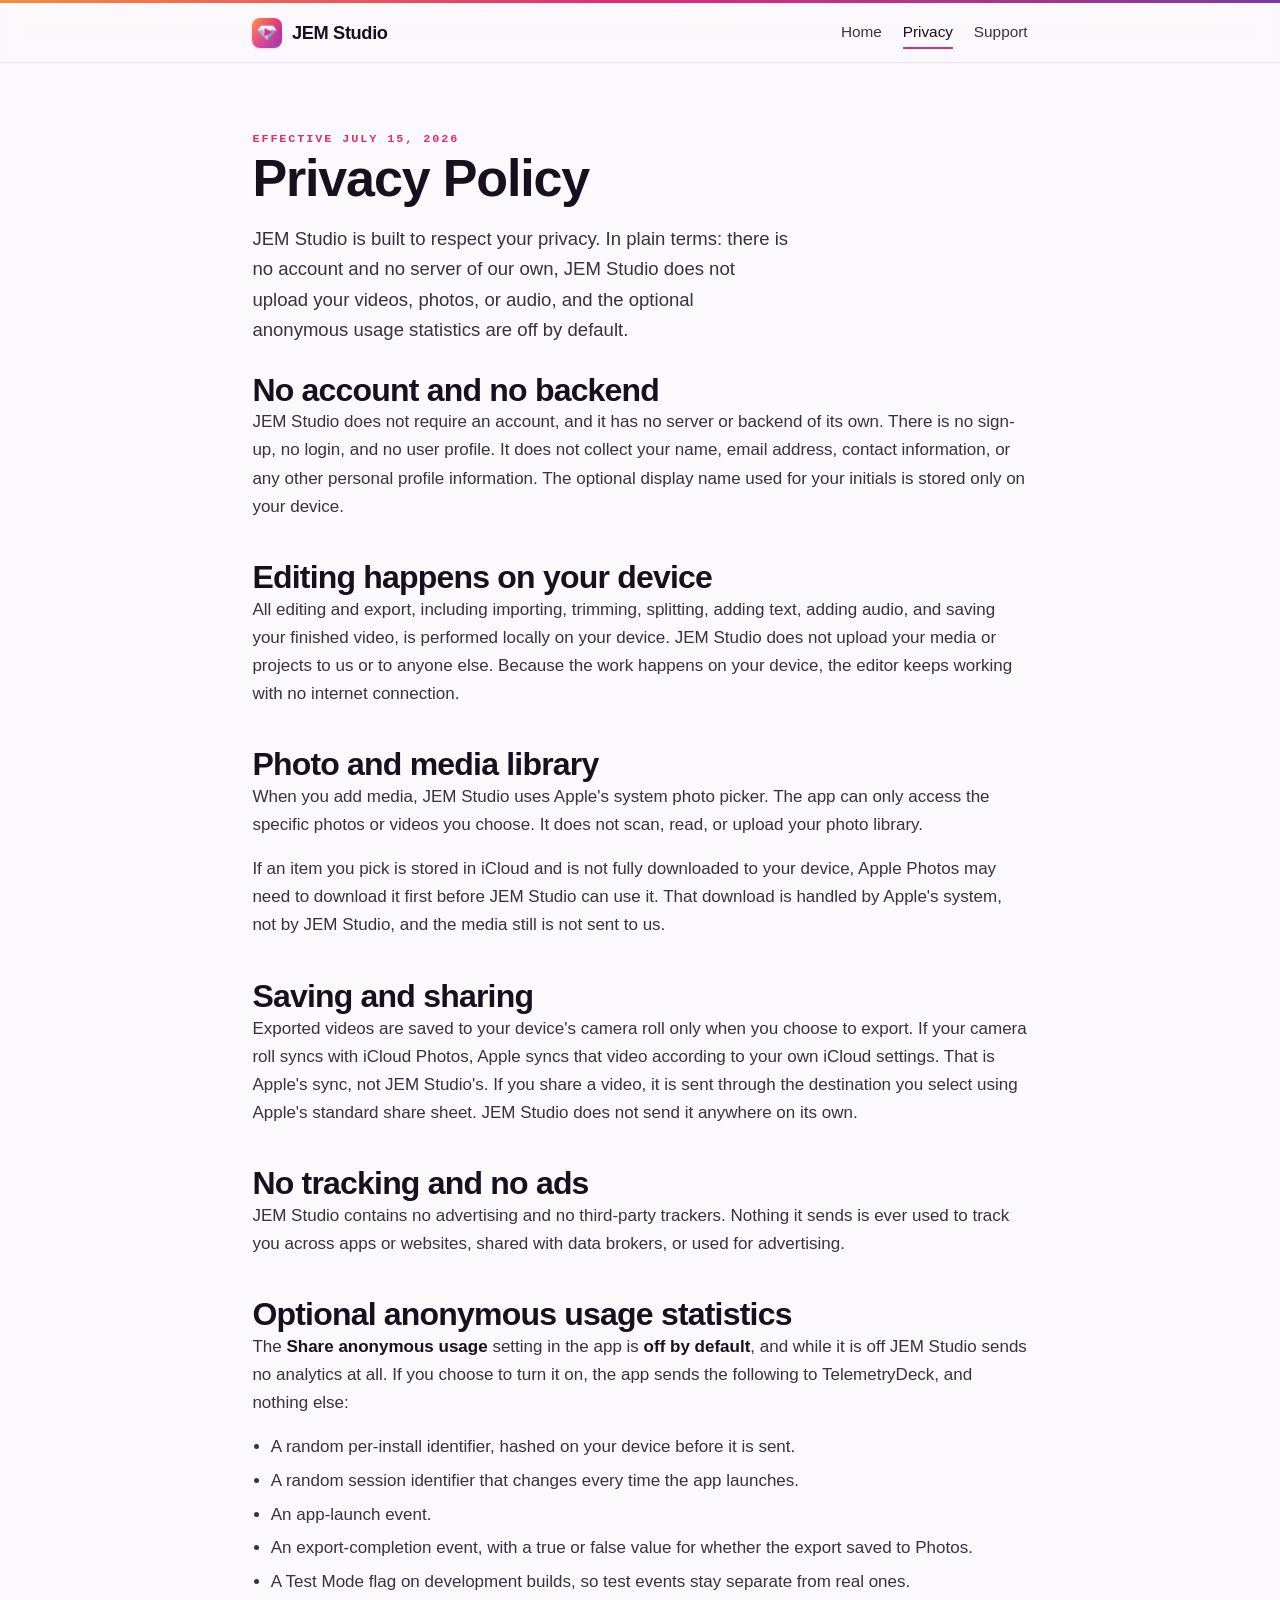
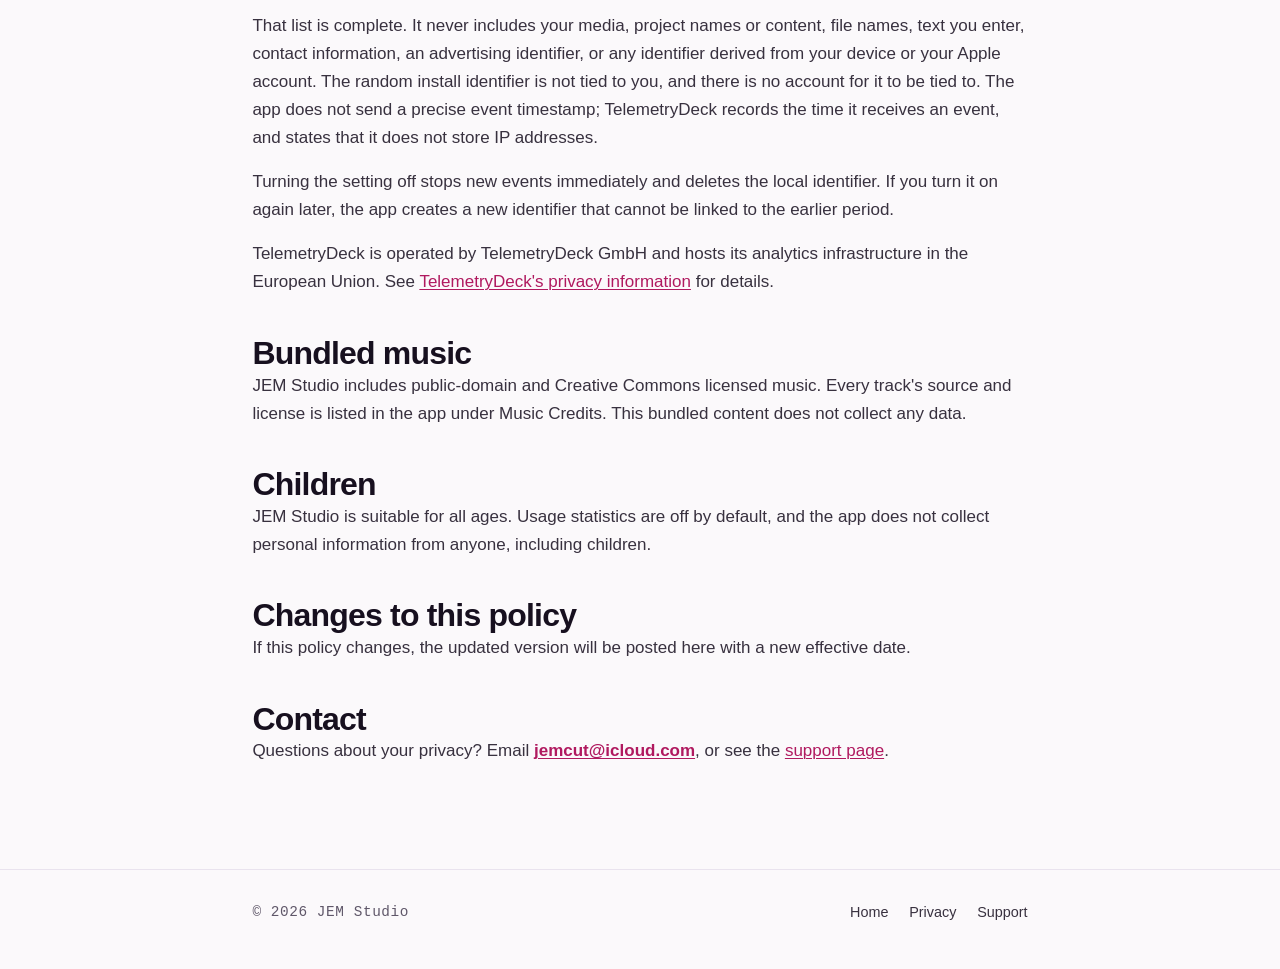
==== commit 182cd463: "Describe the analytics the app actually sends The published policy promised more than the app delive" ====
--- a/privacy/index.html
+++ b/privacy/index.html
@@ -4,7 +4,7 @@
 <meta charset="utf-8">
 <meta name="viewport" content="width=device-width, initial-scale=1">
 <title>Privacy Policy · JEM Studio</title>
-<meta name="description" content="JEM Studio privacy policy. No account, no backend, no advertising, and no analytics that leave your device. Editing and export happen on your device.">
+<meta name="description" content="JEM Studio privacy policy. No account, no backend, no advertising, and no tracking. Editing and export happen on your device, and anonymous usage statistics are off by default.">
 <meta name="color-scheme" content="light dark">
 <link rel="stylesheet" href="../styles.css">
 <link rel="icon" type="image/png" href="../icon-180.png">
@@ -30,39 +30,51 @@
 
 <main id="main">
   <div class="wrap prose">
-    <span class="kicker">Effective July 14, 2026</span>
+    <span class="kicker">Effective July 15, 2026</span>
     <h1>Privacy Policy</h1>
 
-    <p class="lead">JEM Studio is built to respect your privacy. In plain terms: your videos, photos, and audio stay on your device, and we do not collect your personal data.</p>
+    <p class="lead">JEM Studio is built to respect your privacy. In plain terms: there is no account and no server of our own, JEM Studio does not upload your videos, photos, or audio, and the optional anonymous usage statistics are off by default.</p>
 
-    <h2>No account, no backend, no data collection</h2>
-    <p>JEM Studio does not require an account, and it has no server or backend of its own. There is no sign-up, no login, and no user profile. It does not collect, store, or transmit your personal information to us or to anyone else. Everything the app needs lives on your device.</p>
+    <h2>No account and no backend</h2>
+    <p>JEM Studio does not require an account, and it has no server or backend of its own. There is no sign-up, no login, and no user profile. It does not collect your name, email address, contact information, or any other personal profile information. The optional display name used for your initials is stored only on your device.</p>
 
-    <h2>Everything happens on your device</h2>
-    <p>All editing and export, including importing, trimming, splitting, adding text, adding audio, and saving your finished video, is performed locally on your device. Your media is never uploaded to us or to any third party.</p>
+    <h2>Editing happens on your device</h2>
+    <p>All editing and export, including importing, trimming, splitting, adding text, adding audio, and saving your finished video, is performed locally on your device. JEM Studio does not upload your media or projects to us or to anyone else. Because the work happens on your device, the editor keeps working with no internet connection.</p>
 
     <h2>Photo and media library</h2>
     <p>When you add media, JEM Studio uses Apple's system photo picker. The app can only access the specific photos or videos you choose. It does not scan, read, or upload your photo library.</p>
     <p>If an item you pick is stored in iCloud and is not fully downloaded to your device, Apple Photos may need to download it first before JEM Studio can use it. That download is handled by Apple's system, not by JEM Studio, and the media still is not sent to us.</p>
 
     <h2>Saving and sharing</h2>
-    <p>Exported videos are saved to your device's camera roll only when you choose to export. If you share a video, it is sent through the destination you select using Apple's standard share sheet. JEM Studio does not send it anywhere on its own.</p>
+    <p>Exported videos are saved to your device's camera roll only when you choose to export. If your camera roll syncs with iCloud Photos, Apple syncs that video according to your own iCloud settings. That is Apple's sync, not JEM Studio's. If you share a video, it is sent through the destination you select using Apple's standard share sheet. JEM Studio does not send it anywhere on its own.</p>
 
-    <h2>No tracking, no ads, no transmitted analytics</h2>
-    <p>This version of JEM Studio contains no advertising, no third-party trackers, and no analytics that leave your device. It does not use analytics SDKs, and it does not transmit usage data.</p>
-    <p>The app includes an optional analytics preference so you can decide in advance whether you would ever allow anonymous, non-identifying usage statistics. In this version that preference only records your choice on your device. It does not send anything. If a future version can actually transmit anonymous statistics, that option will be off by default, clearly disclosed, and this policy and the App Store privacy label will be updated before that version ships. Anonymous statistics would never include your media, project content, entered text, or any identifier tied to you, and turning the preference off would stop collection immediately.</p>
+    <h2>No tracking and no ads</h2>
+    <p>JEM Studio contains no advertising and no third-party trackers. Nothing it sends is ever used to track you across apps or websites, shared with data brokers, or used for advertising.</p>
+
+    <h2>Optional anonymous usage statistics</h2>
+    <p>The <strong>Share anonymous usage</strong> setting in the app is <strong>off by default</strong>, and while it is off JEM Studio sends no analytics at all. If you choose to turn it on, the app sends the following to TelemetryDeck, and nothing else:</p>
+    <ul>
+      <li>A random per-install identifier, hashed on your device before it is sent.</li>
+      <li>A random session identifier that changes every time the app launches.</li>
+      <li>An app-launch event.</li>
+      <li>An export-completion event, with a true or false value for whether the export saved to Photos.</li>
+      <li>A Test Mode flag on development builds, so test events stay separate from real ones.</li>
+    </ul>
+    <p>That list is complete. It never includes your media, project names or content, file names, text you enter, contact information, an advertising identifier, or any identifier derived from your device or your Apple account. The random install identifier is not tied to you, and there is no account for it to be tied to. The app does not send a precise event timestamp; TelemetryDeck records the time it receives an event, and states that it does not store IP addresses.</p>
+    <p>Turning the setting off stops new events immediately and deletes the local identifier. If you turn it on again later, the app creates a new identifier that cannot be linked to the earlier period.</p>
+    <p>TelemetryDeck is operated by TelemetryDeck GmbH and hosts its analytics infrastructure in the European Union. See <a href="https://telemetrydeck.com/privacy/">TelemetryDeck's privacy information</a> for details.</p>
 
     <h2>Bundled music</h2>
-    <p>JEM Studio includes public-domain and Creative Commons licensed music (see the in-app credits). This bundled content does not collect any data.</p>
+    <p>JEM Studio includes public-domain and Creative Commons licensed music. Every track's source and license is listed in the app under Music Credits. This bundled content does not collect any data.</p>
 
     <h2>Children</h2>
-    <p>JEM Studio is suitable for all ages and collects no data from anyone, including children.</p>
+    <p>JEM Studio is suitable for all ages. Usage statistics are off by default, and the app does not collect personal information from anyone, including children.</p>
 
     <h2>Changes to this policy</h2>
     <p>If this policy changes, the updated version will be posted here with a new effective date.</p>
 
     <h2>Contact</h2>
-    <p>Questions about your privacy? Email <a class="email" href="mailto:jemcut@icloud.com">jemcut@icloud.com</a>.</p>
+    <p>Questions about your privacy? Email <a class="email" href="mailto:jemcut@icloud.com">jemcut@icloud.com</a>, or see the <a href="../support/">support page</a>.</p>
   </div>
 </main>
 
